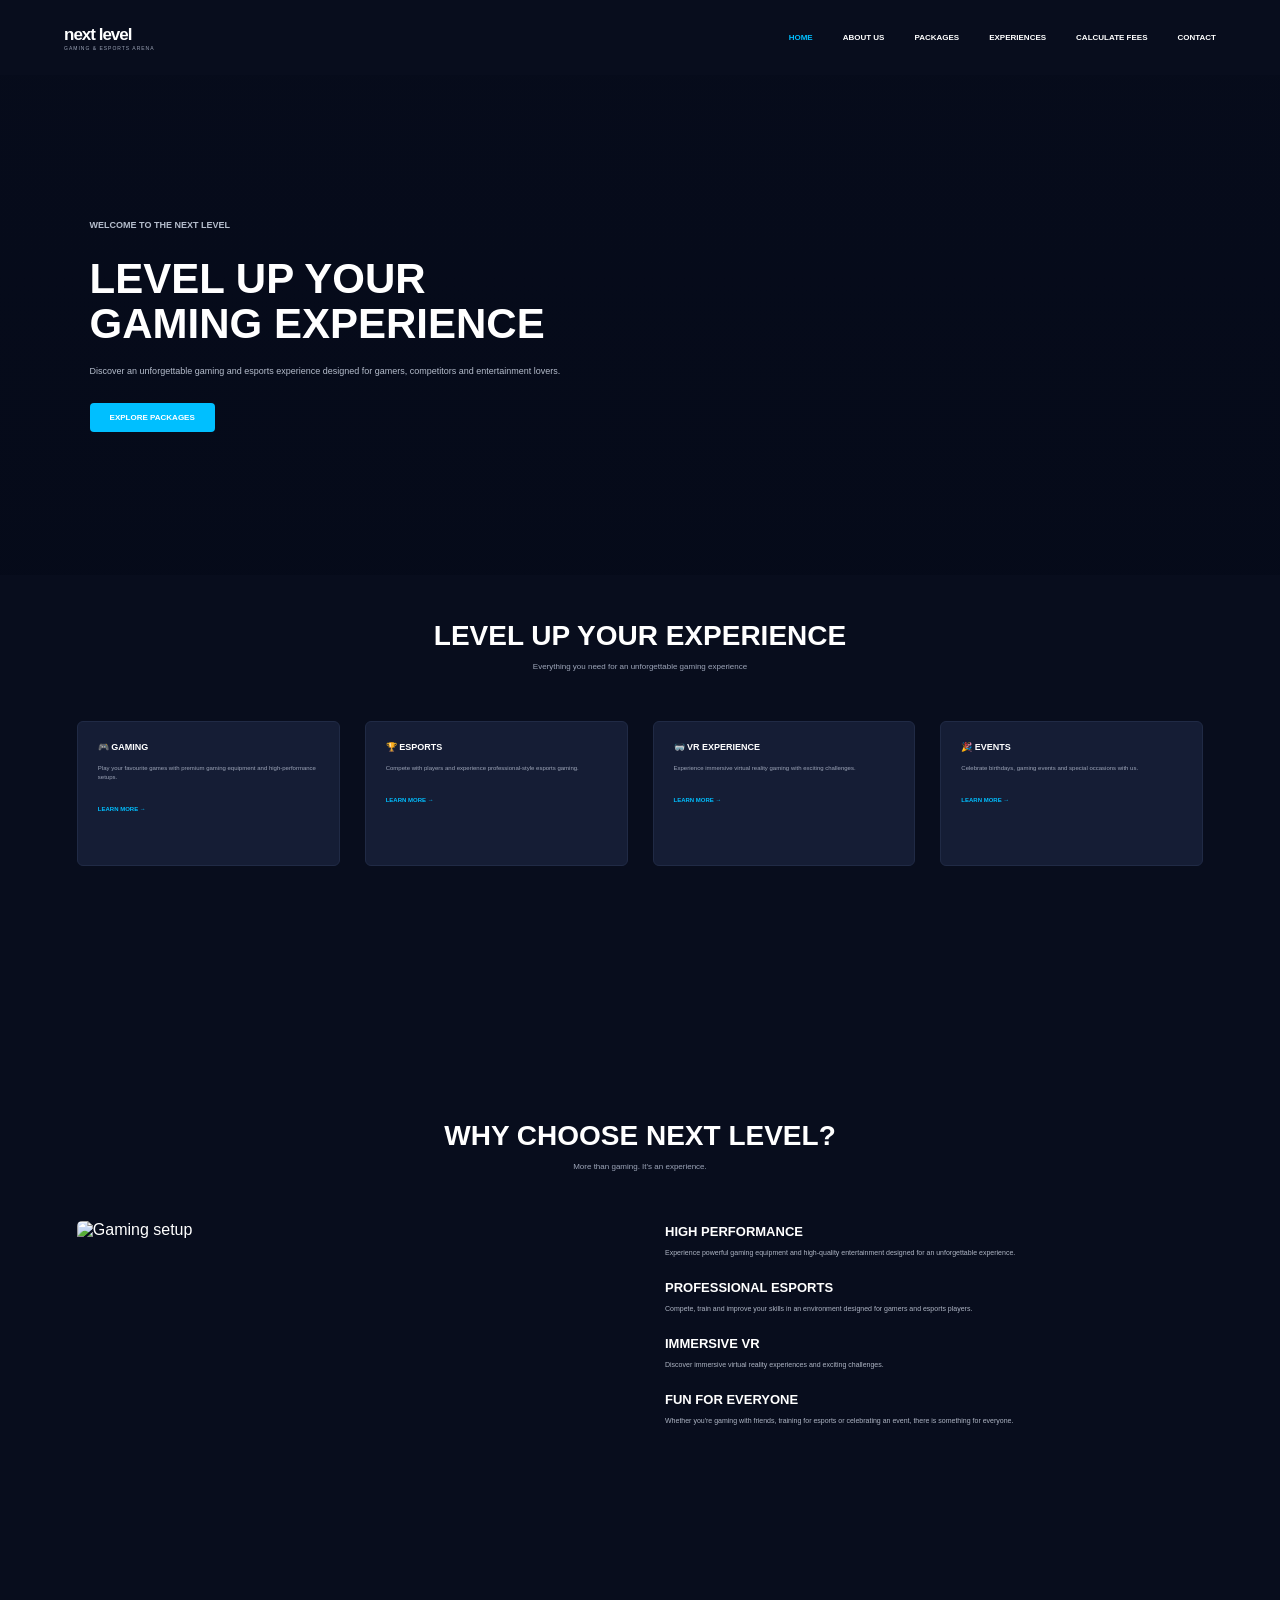
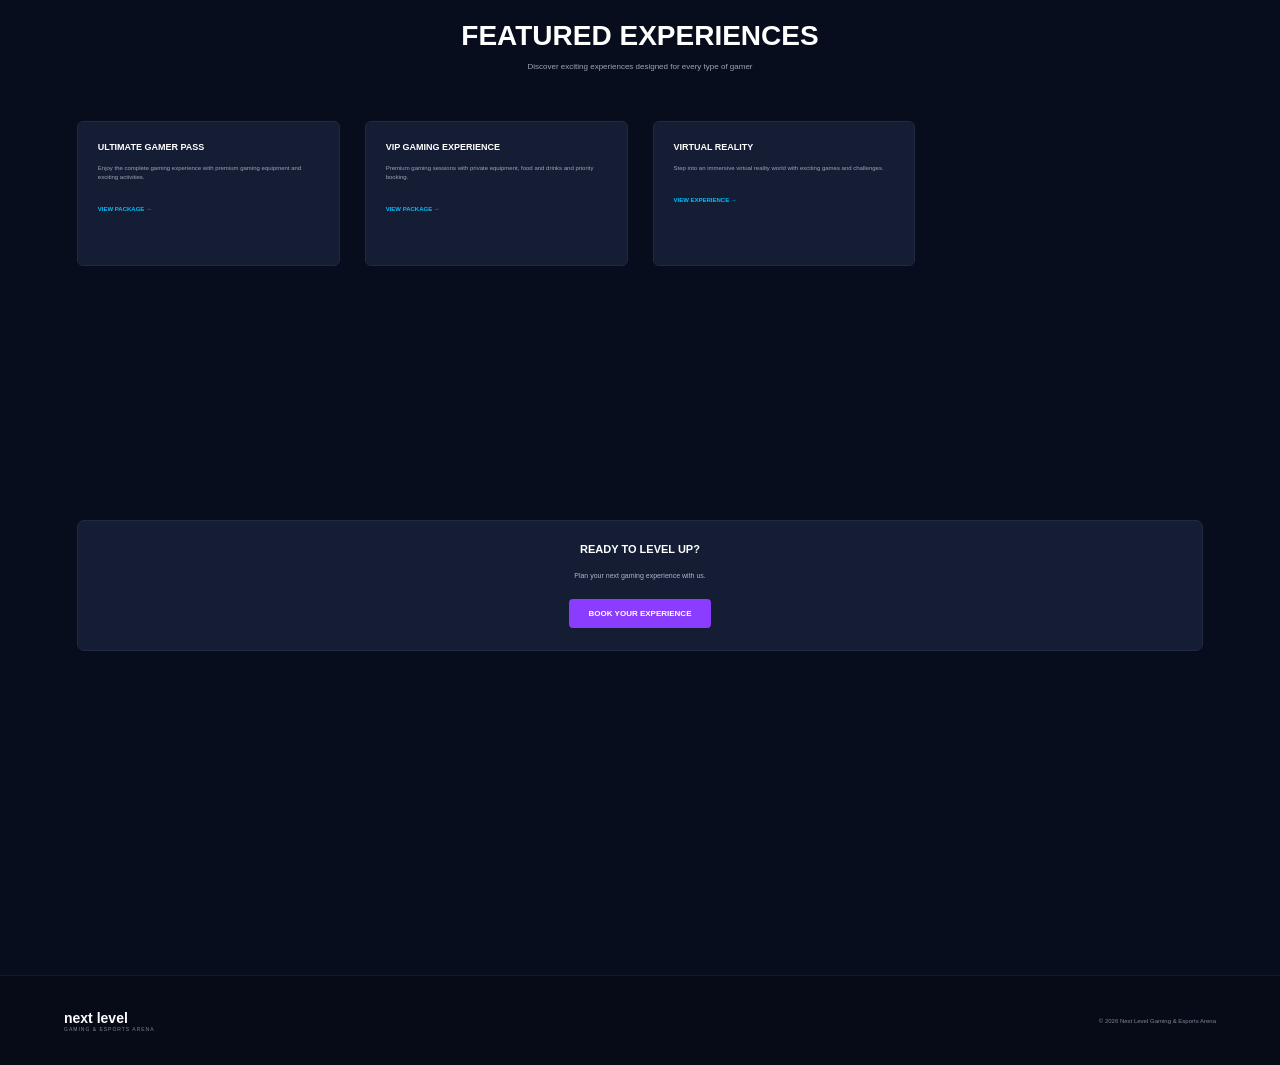
==== index.html @ f7553649 "Initial commit" ====
<!DOCTYPE html>
<html lang="en">

<head>
    <meta charset="UTF-8">
    <meta name="viewport" content="width=device-width, initial-scale=1.0">

    <title>Next Level | Gaming & Esports Arena</title>

    <link rel="stylesheet" href="style.css">
</head>

<body>

    <!-- =========================
         NAVIGATION
    ========================== -->

    <header class="navbar">

        <div class="logo">
            <strong>next level</strong>
            <small>GAMING & ESPORTS ARENA</small>
        </div>

        <nav>
            <a href="index.html" class="active">HOME</a>
            <a href="about.html">ABOUT US</a>
            <a href="packages.html">PACKAGES</a>
            <a href="experiences.html">EXPERIENCES</a>
            <a href="fees.html">CALCULATE FEES</a>
            <a href="contact.html">CONTACT</a>
        </nav>

    </header>


    <!-- =========================
         HERO
    ========================== -->

    <main>

        <section class="hero">

            <div class="hero-content">

                <p class="hero-small">
                    WELCOME TO THE NEXT LEVEL
                </p>

                <h1>
                    LEVEL UP YOUR<br>
                    GAMING EXPERIENCE
                </h1>

                <p>
                    Discover an unforgettable gaming and esports
                    experience designed for gamers, competitors
                    and entertainment lovers.
                </p>

                <a href="packages.html" class="btn">
                    EXPLORE PACKAGES
                </a>

            </div>

        </section>


        <!-- =========================
             LEVEL UP YOUR EXPERIENCE
        ========================== -->

        <section class="page">

            <h2 class="page-title">
                LEVEL UP YOUR EXPERIENCE
            </h2>

            <p class="page-subtitle">
                Everything you need for an unforgettable gaming experience
            </p>


            <div class="experience-grid">


                <!-- GAMING -->

                <div class="experience-card">

                    <h3>
                        🎮 GAMING
                    </h3>

                    <p>
                        Play your favourite games
                        with premium gaming equipment
                        and high-performance setups.
                    </p>

                    <a href="packages.html">
                        LEARN MORE →
                    </a>

                </div>


                <!-- ESPORTS -->

                <div class="experience-card">

                    <h3>
                        🏆 ESPORTS
                    </h3>

                    <p>
                        Compete with players and
                        experience professional-style
                        esports gaming.
                    </p>

                    <a href="esports.html">
                        LEARN MORE →
                    </a>

                </div>


                <!-- VR -->

                <div class="experience-card">

                    <h3>
                        🥽 VR EXPERIENCE
                    </h3>

                    <p>
                        Experience immersive virtual
                        reality gaming with exciting
                        challenges.
                    </p>

                    <a href="experiences.html">
                        LEARN MORE →
                    </a>

                </div>


                <!-- EVENTS -->

                <div class="experience-card">

                    <h3>
                        🎉 EVENTS
                    </h3>

                    <p>
                        Celebrate birthdays, gaming
                        events and special occasions
                        with us.
                    </p>

                    <a href="booking.html">
                        LEARN MORE →
                    </a>

                </div>

            </div>

        </section>


        <!-- =========================
             WHY CHOOSE NEXT LEVEL
        ========================== -->

        <section class="page">

            <h2 class="page-title">
                WHY CHOOSE NEXT LEVEL?
            </h2>

            <p class="page-subtitle">
                More than gaming. It's an experience.
            </p>


            <div class="about-content">

                <div>

                    <img
                        src="images/gaming.jpg"
                        alt="Gaming setup"
                        class="about-image"
                    >

                </div>


                <div class="about-text">

                    <h2>
                        HIGH PERFORMANCE
                    </h2>

                    <p>
                        Experience powerful gaming equipment
                        and high-quality entertainment designed
                        for an unforgettable experience.
                    </p>


                    <h2>
                        PROFESSIONAL ESPORTS
                    </h2>

                    <p>
                        Compete, train and improve your skills
                        in an environment designed for gamers
                        and esports players.
                    </p>


                    <h2>
                        IMMERSIVE VR
                    </h2>

                    <p>
                        Discover immersive virtual reality
                        experiences and exciting challenges.
                    </p>


                    <h2>
                        FUN FOR EVERYONE
                    </h2>

                    <p>
                        Whether you're gaming with friends,
                        training for esports or celebrating
                        an event, there is something for everyone.
                    </p>

                </div>

            </div>

        </section>


        <!-- =========================
             FEATURED EXPERIENCES
        ========================== -->

        <section class="page">

            <h2 class="page-title">
                FEATURED EXPERIENCES
            </h2>

            <p class="page-subtitle">
                Discover exciting experiences designed for every type of gamer
            </p>


            <div class="experience-grid">


                <div class="experience-card">

                    <h3>
                        ULTIMATE GAMER PASS
                    </h3>

                    <p>
                        Enjoy the complete gaming experience
                        with premium gaming equipment and
                        exciting activities.
                    </p>

                    <a href="ultimate.html">
                        VIEW PACKAGE →
                    </a>

                </div>


                <div class="experience-card">

                    <h3>
                        VIP GAMING EXPERIENCE
                    </h3>

                    <p>
                        Premium gaming sessions with
                        private equipment, food and drinks
                        and priority booking.
                    </p>

                    <a href="vip.html">
                        VIEW PACKAGE →
                    </a>

                </div>


                <div class="experience-card">

                    <h3>
                        VIRTUAL REALITY
                    </h3>

                    <p>
                        Step into an immersive virtual
                        reality world with exciting games
                        and challenges.
                    </p>

                    <a href="experiences.html">
                        VIEW EXPERIENCE →
                    </a>

                </div>

            </div>

        </section>


        <!-- =========================
             CALL TO ACTION
        ========================== -->

        <section class="page">

            <div class="card" style="text-align: center;">

                <h3>
                    READY TO LEVEL UP?
                </h3>

                <p>
                    Plan your next gaming experience with us.
                </p>

                <br>

                <a href="booking.html" class="btn btn-purple">
                    BOOK YOUR EXPERIENCE
                </a>

            </div>

        </section>

    </main>


    <!-- =========================
         FOOTER
    ========================== -->

    <footer>

        <div class="footer-logo">

            <strong>next level</strong>

            <small>
                GAMING & ESPORTS ARENA
            </small>

        </div>

        <p>
            © 2026 Next Level Gaming & Esports Arena
        </p>

    </footer>


</body>

</html>
---- style.css ----
/* =========================================
   NEXT LEVEL GAMING & ESPORTS ARENA
   PHASE 3 - WEBSITE
========================================= */


/* =========================================
   GENERAL
========================================= */

* {
    margin: 0;
    padding: 0;
    box-sizing: border-box;
}

html {
    scroll-behavior: smooth;
}

body {
    background: #080d1d;
    color: #ffffff;
    font-family: Arial, Helvetica, sans-serif;
    min-height: 100vh;
}

a {
    text-decoration: none;
    color: inherit;
}

img {
    max-width: 100%;
    display: block;
}


/* =========================================
   NAVIGATION BAR
========================================= */

.navbar {
    width: 100%;
    height: 75px;

    padding: 0 5%;

    display: flex;
    align-items: center;
    justify-content: space-between;

    background: #080d1d;
}


/* LOGO */

.logo {
    display: flex;
    flex-direction: column;
}

.logo strong {
    font-size: 17px;
    font-weight: 700;
    letter-spacing: -1px;
}

.logo small {
    font-size: 5px;
    letter-spacing: 1px;
    color: #9da5b8;
}


/* NAVIGATION */

.navbar nav {
    display: flex;
    align-items: center;
    gap: 30px;
}

.navbar nav a {
    color: #ffffff;

    font-size: 8px;
    font-weight: 600;

    transition: 0.3s;
}

.navbar nav a:hover {
    color: #00bfff;
}

.navbar nav a.active {
    color: #00bfff;
}


/* =========================================
   COMMON PAGE
========================================= */

.page {
    width: 100%;
    min-height: 500px;
    padding: 45px 6%;
}


/* PAGE TITLE */

.page-title {
    text-align: center;

    font-size: 28px;
    font-weight: 800;

    margin-bottom: 10px;
}

.page-subtitle {
    text-align: center;

    color: #9da5b8;

    font-size: 8px;

    margin-bottom: 50px;
}


/* =========================================
   BUTTONS
========================================= */

.btn {
    display: inline-block;

    background: #00bfff;
    color: #ffffff;

    padding: 10px 20px;

    border-radius: 4px;

    font-size: 8px;
    font-weight: 700;

    border: none;

    cursor: pointer;

    transition: 0.3s;
}

.btn:hover {
    background: #8b3dff;
}


.btn-purple {
    background: #8b3dff;
}

.btn-purple:hover {
    background: #00bfff;
}


/* =========================================
   CARDS
========================================= */

.card {
    background: #151d35;

    border-radius: 7px;

    padding: 22px;

    border: 1px solid #202a45;

    transition: 0.3s;
}

.card:hover {
    transform: translateY(-4px);
    border-color: #8b3dff;
}

.card h3 {
    color: #ffffff;

    font-size: 11px;

    margin-bottom: 15px;
}

.card p {
    color: #aeb5c4;

    font-size: 7px;

    line-height: 1.6;
}


/* =========================================
   PRICE
========================================= */

.price {
    color: #8b3dff;

    font-size: 12px;
    font-weight: 700;

    margin: 15px 0;
}


/* =========================================
   IMAGE
========================================= */

.section-image {
    width: 100%;
    height: 200px;

    object-fit: cover;

    border-radius: 5px;
}


/* =========================================
   HOME PAGE
========================================= */

.hero {
    min-height: 500px;

    padding: 80px 7%;

    display: flex;
    align-items: center;

    background:
        linear-gradient(
            rgba(5, 10, 25, 0.55),
            rgba(5, 10, 25, 0.85)
        ),
        url("images/gaming.jpg");

    background-size: cover;
    background-position: center;
}

.hero-content {
    max-width: 500px;
}

.hero-small {
    color: #00bfff;

    font-size: 8px;

    font-weight: 700;

    margin-bottom: 15px;
}

.hero h1 {
    font-size: 42px;

    line-height: 1.05;

    margin-bottom: 18px;
}

.hero p {
    color: #b5bdcc;

    font-size: 9px;

    line-height: 1.6;

    margin-bottom: 25px;
}


/* =========================================
   EXPERIENCE CARDS
========================================= */

.experience-grid {
    display: grid;

    grid-template-columns:
        repeat(4, 1fr);

    gap: 25px;
}

.experience-card {
    background: #151d35;

    border-radius: 6px;

    padding: 20px;

    min-height: 145px;

    border: 1px solid #202a45;
}

.experience-card h3 {
    font-size: 9px;

    margin-bottom: 12px;
}

.experience-card p {
    color: #9da5b8;

    font-size: 6px;

    line-height: 1.5;

    margin-bottom: 15px;
}

.experience-card a {
    color: #00bfff;

    font-size: 6px;

    font-weight: 700;
}


/* =========================================
   PACKAGE GRID
========================================= */

.package-grid {
    display: grid;

    grid-template-columns:
        repeat(3, 1fr);

    gap: 40px;

    align-items: stretch;
}

.package-card {
    background: #151d35;

    border-radius: 7px;

    padding: 22px;

    min-height: 170px;

    border: 1px solid #202a45;
}

.package-card h3 {
    font-size: 10px;

    line-height: 1.4;

    margin-bottom: 12px;
}

.package-card ul {
    list-style: none;

    margin: 12px 0 18px;
}

.package-card li {
    color: #aeb5c4;

    font-size: 6px;

    margin-bottom: 5px;
}


/* =========================================
   INDIVIDUAL EXPERIENCE
========================================= */

.individual-grid {
    display: grid;

    grid-template-columns:
        repeat(4, 1fr);

    gap: 25px;
}

.individual-card {
    background: #151d35;

    padding: 20px;

    border-radius: 7px;

    min-height: 155px;

    border: 1px solid #202a45;
}

.individual-card h3 {
    font-size: 9px;

    line-height: 1.4;

    margin-bottom: 15px;
}

.individual-card p {
    color: #aeb5c4;

    font-size: 6px;

    line-height: 1.5;
}


/* =========================================
   ABOUT PAGE
========================================= */

.about-content {
    display: grid;

    grid-template-columns: 1fr 1fr;

    gap: 50px;

    align-items: center;
}

.about-image {
    width: 100%;

    height: 230px;

    object-fit: cover;

    border-radius: 5px;
}

.about-text h2 {
    font-size: 13px;

    margin-bottom: 8px;

    color: #ffffff;
}

.about-text p {
    color: #aeb5c4;

    font-size: 7px;

    line-height: 1.6;

    margin-bottom: 22px;
}


/* GOALS */

.goals {
    margin-top: 40px;

    display: grid;

    grid-template-columns:
        repeat(3, 1fr);

    gap: 20px;
}

.goal {
    background: #151d35;

    border: 1px solid #8b3dff;

    padding: 18px;

    border-radius: 6px;
}

.goal-number {
    color: #00bfff;

    font-size: 13px;

    font-weight: 700;
}

.goal h3 {
    display: inline;

    font-size: 8px;
}

.goal p {
    color: #aeb5c4;

    font-size: 6px;

    line-height: 1.5;

    margin-top: 8px;
}


/* =========================================
   INDIVIDUAL PACKAGE PAGE
========================================= */

.package-detail {
    display: grid;

    grid-template-columns:
        1fr 1fr;

    gap: 50px;

    align-items: center;

    min-height: 400px;
}

.package-detail-image {
    width: 100%;

    height: 250px;

    object-fit: cover;

    border-radius: 5px;
}

.package-detail-text h1 {
    font-size: 25px;

    margin-bottom: 15px;
}

.package-detail-text > p {
    color: #aeb5c4;

    font-size: 8px;

    line-height: 1.6;

    margin-bottom: 25px;
}

.package-detail-text h2 {
    font-size: 10px;

    margin-bottom: 15px;
}

.package-detail-text ul {
    list-style: none;

    margin-bottom: 25px;
}

.package-detail-text li {
    color: #ffffff;

    font-size: 8px;

    margin-bottom: 8px;
}


/* =========================================
   FEES PAGE
========================================= */

.fees-content {
    display: flex;

    justify-content: center;

    gap: 30px;
}

.fee-form,
.fee-summary {
    background: #151d35;

    border: 1px solid #8b3dff;

    border-radius: 6px;

    padding: 20px;
}

.fee-form {
    width: 350px;
}

.fee-summary {
    width: 210px;
}

.fee-form label {
    display: block;

    color: #ffffff;

    font-size: 7px;

    margin-bottom: 5px;
}

.fee-form input {
    width: 100%;

    height: 27px;

    background: #090e20;

    border: 1px solid #343b50;

    color: #ffffff;

    border-radius: 3px;

    margin-bottom: 13px;

    padding: 5px;

    font-size: 7px;
}

.fee-summary h2 {
    font-size: 11px;

    margin-bottom: 15px;
}

.summary-line {
    display: flex;

    justify-content: space-between;

    color: #aeb5c4;

    font-size: 7px;

    margin-bottom: 9px;
}

.summary-total {
    display: flex;

    justify-content: space-between;

    color: #ffffff;

    font-size: 8px;

    margin-top: 15px;

    padding-top: 12px;

    border-top: 1px solid #454b5d;
}


/* =========================================
   BOOKING PAGE
========================================= */

.booking-box {
    max-width: 650px;

    margin: 0 auto;

    background: #151d35;

    padding: 30px;

    border-radius: 7px;

    border: 1px solid #202a45;
}

.booking-grid {
    display: grid;

    grid-template-columns:
        1fr 1fr;

    gap: 15px;
}

.booking-box label {
    color: #ffffff;

    font-size: 7px;

    margin-bottom: 5px;

    display: block;
}

.booking-box input,
.booking-box select,
.booking-box textarea {
    width: 100%;

    background: #090e20;

    border: 1px solid #343b50;

    color: #ffffff;

    border-radius: 3px;

    padding: 8px;

    font-size: 7px;
}

.booking-box textarea {
    height: 80px;

    resize: none;
}


/* =========================================
   CONTACT PAGE
========================================= */

.contact-page {
    display: grid;

    grid-template-columns:
        1fr 1fr;

    gap: 80px;

    max-width: 900px;

    margin: 0 auto;
}

.contact-information h1 {
    font-size: 28px;

    margin-bottom: 12px;
}

.contact-intro {
    color: #aeb5c4;

    font-size: 7px;

    line-height: 1.6;

    margin-bottom: 30px;
}

.contact-detail {
    margin-bottom: 20px;
}

.contact-detail h2,
.follow-us h2 {
    font-size: 8px;

    margin-bottom: 5px;
}

.contact-detail p,
.follow-us p {
    color: #aeb5c4;

    font-size: 7px;

    line-height: 1.5;
}


/* MESSAGE BOX */

.message-box {
    background: #151d35;

    border: 1px solid #343b50;

    border-radius: 6px;

    padding: 20px;
}

.message-box h2 {
    font-size: 13px;

    margin-bottom: 15px;
}

.message-row {
    display: grid;

    grid-template-columns:
        1fr 1fr;

    gap: 10px;
}

.message-box input,
.message-box textarea {
    width: 100%;

    background: #090e20;

    border: 1px solid #343b50;

    color: #ffffff;

    border-radius: 3px;

    padding: 8px;

    font-size: 7px;

    margin-bottom: 10px;
}

.message-box textarea {
    height: 70px;

    resize: none;
}

.send-button {
    background: #8b3dff;

    color: #ffffff;

    border: none;

    border-radius: 3px;

    padding: 9px 25px;

    font-size: 7px;

    font-weight: 700;

    cursor: pointer;
}

.send-button:hover {
    background: #00bfff;
}


/* =========================================
   FOOTER
========================================= */

footer {
    width: 100%;

    min-height: 90px;

    background: #070b17;

    border-top: 1px solid #121a30;

    padding: 25px 5%;

    display: flex;

    align-items: center;

    justify-content: space-between;
}

.footer-logo {
    display: flex;

    flex-direction: column;
}

.footer-logo strong {
    font-size: 14px;
}

.footer-logo small {
    color: #7e8598;

    font-size: 5px;

    letter-spacing: 1px;
}

footer p {
    color: #7e8598;

    font-size: 6px;
}


/* =========================================
   RESPONSIVE
========================================= */

@media (max-width: 800px) {

    .navbar {
        height: auto;

        padding: 20px;

        flex-direction: column;

        gap: 20px;
    }

    .navbar nav {
        gap: 12px;

        flex-wrap: wrap;

        justify-content: center;
    }

    .hero h1 {
        font-size: 32px;
    }

    .experience-grid,
    .individual-grid,
    .package-grid,
    .goals {
        grid-template-columns: 1fr;
    }

    .about-content,
    .package-detail,
    .contact-page {
        grid-template-columns: 1fr;
    }

    .fees-content {
        flex-direction: column;

        align-items: center;
    }

    .booking-grid {
        grid-template-columns: 1fr;
    }

    footer {
        flex-direction: column;

        gap: 15px;

        text-align: center;
    }
}
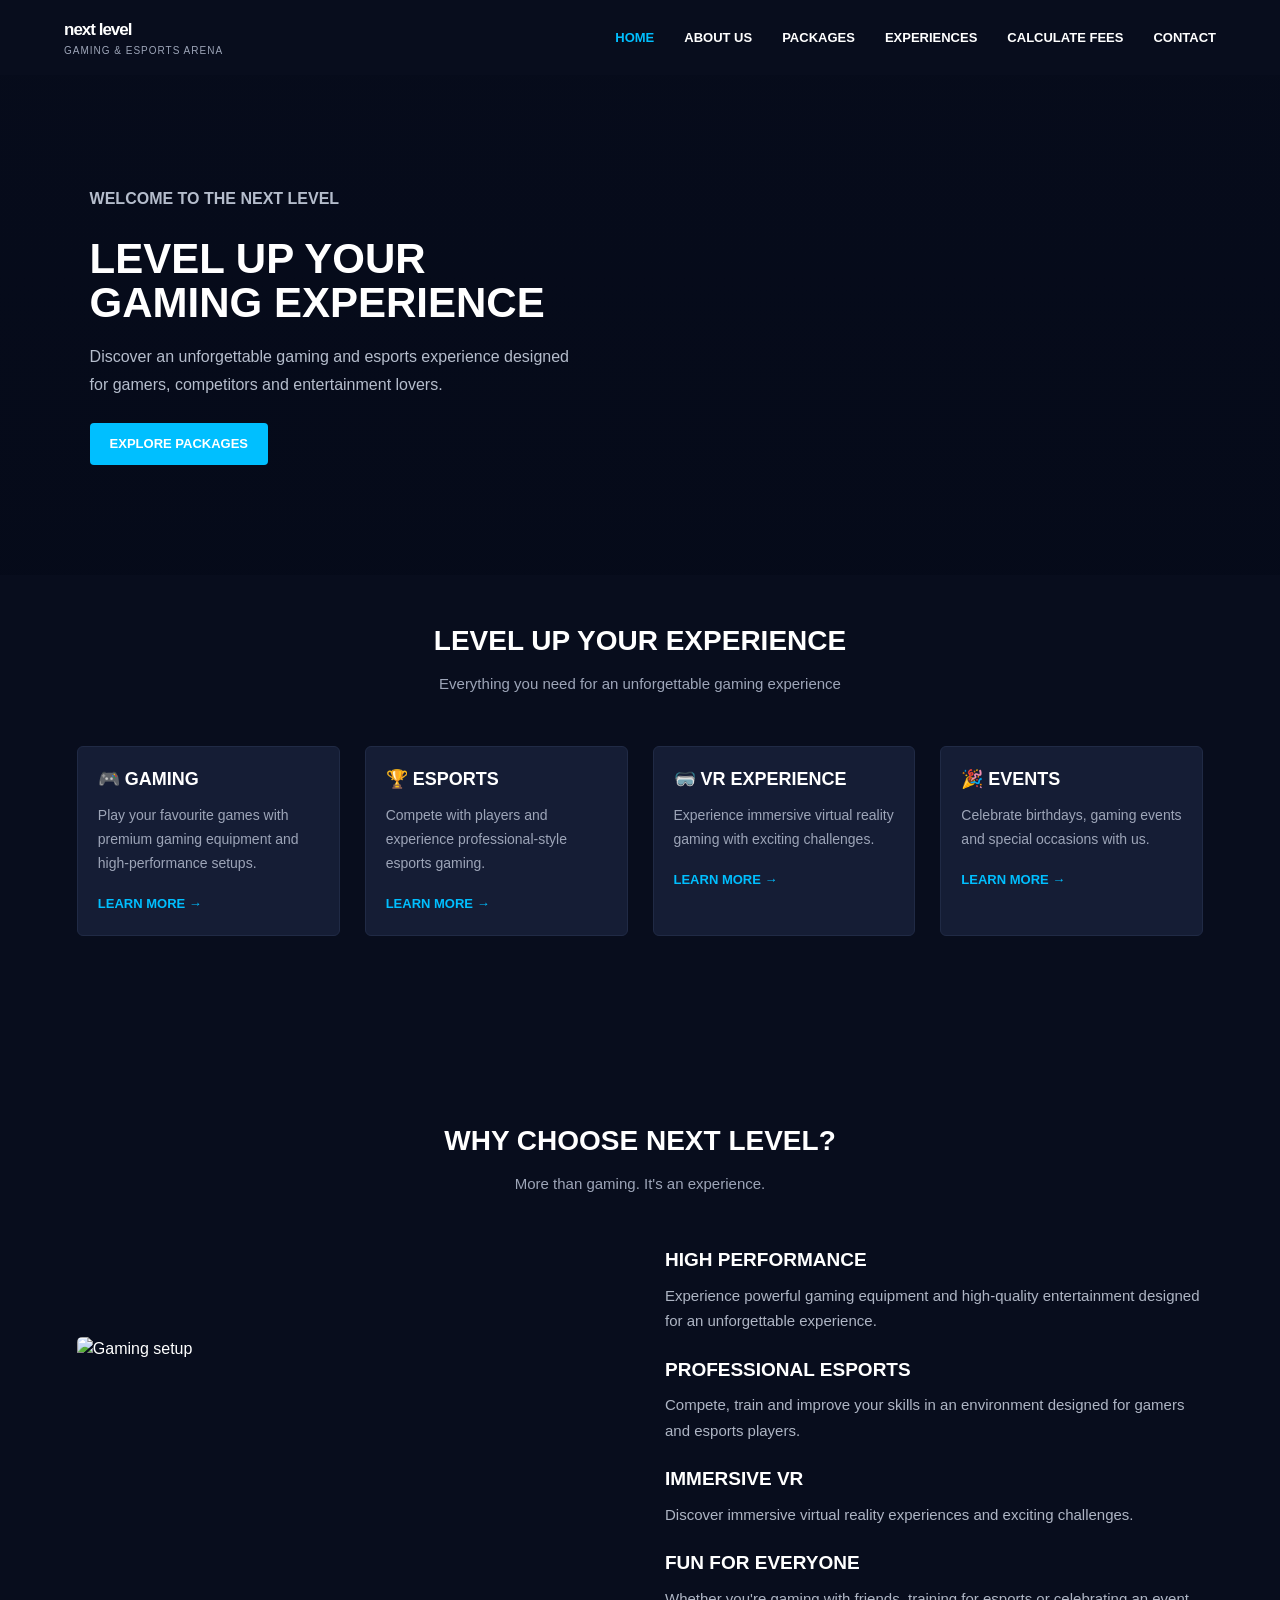
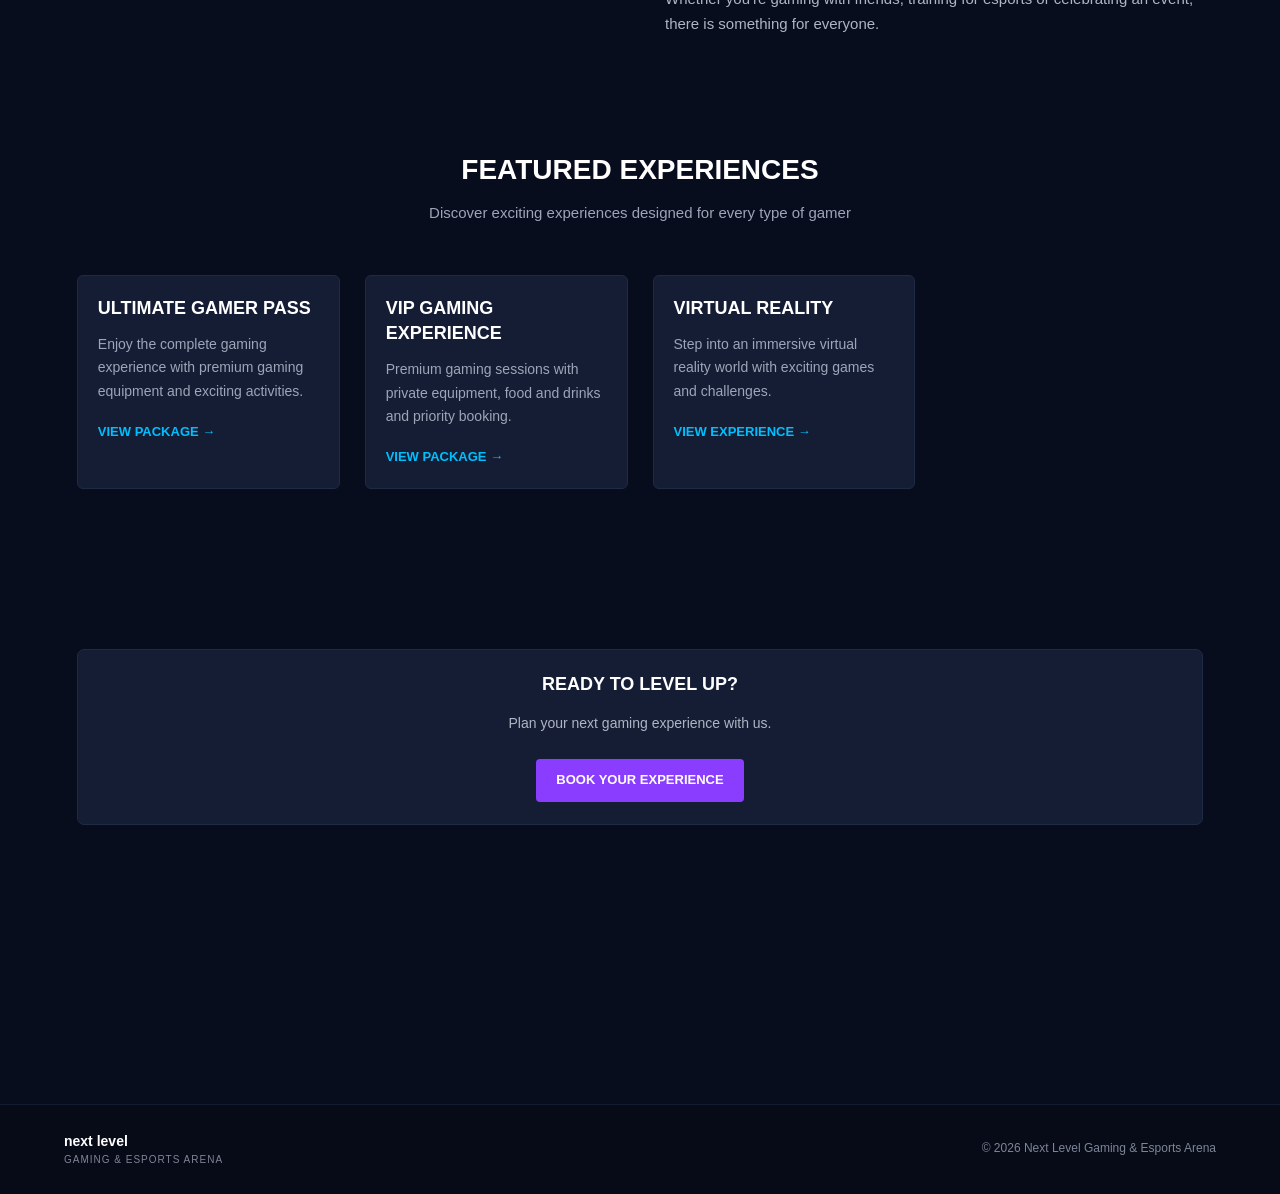
==== commit c375defc: "Final POE3 website updates and bug fixes" ====
--- a/index.html
+++ b/index.html
@@ -284,7 +284,7 @@
                         exciting activities.
                     </p>
 
-                    <a href="ultimate.html">
+                    <a href="ultimate-gamer-pass.html">
                         VIEW PACKAGE →
                     </a>
 
--- a/style.css
+++ b/style.css
@@ -982,4 +982,897 @@
 
         text-align: center;
     }
-}+}
+/* =========================================
+   CONTACT PAGE IMPROVEMENTS
+========================================= */
+
+.contact-information h1 {
+    font-size: 32px;
+    margin-bottom: 20px;
+}
+
+.contact-intro {
+    font-size: 15px;
+    line-height: 1.7;
+    margin-bottom: 30px;
+}
+
+.contact-detail h2,
+.follow-us h2 {
+    font-size: 16px;
+    margin-bottom: 8px;
+}
+
+.contact-detail p,
+.follow-us p {
+    font-size: 14px;
+    line-height: 1.7;
+}
+
+.contact-detail a:hover {
+    color: #00B8FF;
+}
+
+.message-box h2 {
+    font-size: 22px;
+    margin-bottom: 15px;
+}
+
+.message-box label {
+    display: block;
+    font-size: 14px;
+    font-weight: 600;
+    margin-bottom: 8px;
+    color: #FFFFFF;
+}
+
+.message-box input,
+.message-box textarea {
+    font-size: 15px;
+    padding: 12px;
+    margin-bottom: 18px;
+    border-radius: 5px;
+}
+
+.message-box input:focus,
+.message-box textarea:focus {
+    outline: 2px solid #00B8FF;
+    outline-offset: 2px;
+}
+
+.message-box textarea {
+    min-height: 130px;
+    resize: vertical;
+}
+
+.send-button {
+    font-size: 14px;
+    padding: 12px 25px;
+    transition: background 0.3s ease;
+}
+
+#formStatus {
+    font-size: 14px;
+    line-height: 1.6;
+    margin-top: 15px;
+}
+
+@media (max-width: 800px) {
+
+    .contact-page {
+        grid-template-columns: 1fr;
+        gap: 35px;
+    }
+
+    .message-row {
+        grid-template-columns: 1fr;
+        gap: 0;
+    }
+
+    .contact-information h1 {
+        font-size: 26px;
+    }
+
+}
+
+/* =========================================
+   GAMING PACKAGES PAGE IMPROVEMENTS
+========================================= */
+
+.package-grid {
+    display: grid;
+    grid-template-columns: repeat(3, minmax(0, 1fr));
+    gap: 25px;
+    align-items: stretch;
+}
+
+.package-card {
+    display: flex;
+    flex-direction: column;
+    background: #151d35;
+    border: 1px solid #202a45;
+    border-radius: 8px;
+    padding: 28px;
+    transition: transform 0.3s ease,
+                border-color 0.3s ease;
+}
+
+.package-card:hover {
+    transform: translateY(-5px);
+    border-color: #7C3AED;
+}
+
+.package-card h2 {
+    font-size: 20px;
+    line-height: 1.4;
+    margin-bottom: 15px;
+}
+
+.package-card > p:not(.price) {
+    color: #B8C0CC;
+    font-size: 15px;
+    line-height: 1.7;
+    margin-bottom: 18px;
+}
+
+.package-card ul {
+    list-style: none;
+    margin: 0 0 20px;
+    padding: 0;
+}
+
+.package-card li {
+    color: #B8C0CC;
+    font-size: 14px;
+    line-height: 1.6;
+    margin-bottom: 10px;
+}
+
+.package-card .price {
+    color: #30FF88;
+    font-size: 25px;
+    font-weight: 700;
+    margin-top: auto;
+    margin-bottom: 20px;
+}
+
+.package-card .btn {
+    align-self: flex-start;
+}
+
+.packages-cta {
+    text-align: center;
+    margin-top: 60px;
+    padding: 35px 20px;
+}
+
+.packages-cta h2 {
+    font-size: 22px;
+    margin-bottom: 15px;
+}
+
+.packages-cta p {
+    font-size: 15px;
+    line-height: 1.6;
+}
+
+.packages-actions {
+    display: flex;
+    justify-content: center;
+    flex-wrap: wrap;
+    gap: 15px;
+    margin-top: 25px;
+}
+
+@media (max-width: 900px) {
+    .package-grid {
+        grid-template-columns: repeat(2, minmax(0, 1fr));
+    }
+}
+
+@media (max-width: 600px) {
+    .package-grid {
+        grid-template-columns: 1fr;
+    }
+
+    .package-card {
+        padding: 22px;
+    }
+
+    .packages-cta h2 {
+        font-size: 19px;
+    }
+}
+
+/* =========================================
+   INDIVIDUAL EXPERIENCES IMPROVEMENTS
+========================================= */
+
+.individual-grid {
+    display: grid;
+    grid-template-columns: repeat(4, minmax(0, 1fr));
+    gap: 25px;
+}
+
+.individual-card {
+    display: flex;
+    flex-direction: column;
+    background: #151d35;
+    border: 1px solid #202a45;
+    border-radius: 8px;
+    padding: 25px;
+    transition: transform 0.3s ease,
+                border-color 0.3s ease;
+}
+
+.individual-card:hover {
+    transform: translateY(-5px);
+    border-color: #7C3AED;
+}
+
+.individual-card h2 {
+    font-size: 19px;
+    line-height: 1.4;
+    margin-bottom: 15px;
+}
+
+.individual-card > p:not(.price) {
+    color: #B8C0CC;
+    font-size: 14px;
+    line-height: 1.7;
+    margin-bottom: 20px;
+}
+
+.individual-card .price {
+    color: #30FF88;
+    font-size: 24px;
+    font-weight: 700;
+    margin-top: auto;
+    margin-bottom: 20px;
+}
+
+.individual-card .btn {
+    align-self: flex-start;
+}
+
+.experience-info {
+    margin-top: 60px;
+}
+
+.experience-info .card h3 {
+    font-size: 18px;
+}
+
+.experience-info .card p {
+    font-size: 14px;
+    line-height: 1.7;
+}
+
+.experiences-cta {
+    text-align: center;
+    margin-top: 60px;
+    padding: 35px 20px;
+}
+
+.experiences-cta h2 {
+    font-size: 22px;
+    margin-bottom: 15px;
+}
+
+.experiences-cta p {
+    font-size: 15px;
+    line-height: 1.6;
+}
+
+.experiences-actions {
+    display: flex;
+    justify-content: center;
+    flex-wrap: wrap;
+    gap: 15px;
+    margin-top: 25px;
+}
+
+@media (max-width: 1000px) {
+    .individual-grid {
+        grid-template-columns: repeat(2, minmax(0, 1fr));
+    }
+}
+
+@media (max-width: 600px) {
+    .individual-grid {
+        grid-template-columns: 1fr;
+    }
+
+    .individual-card {
+        padding: 22px;
+    }
+
+    .experiences-cta h2 {
+        font-size: 19px;
+    }
+}
+
+/* =========================================
+   BOOKING PAGE IMPROVEMENTS
+========================================= */
+
+.booking-box {
+    max-width: 750px;
+    margin: 0 auto;
+    padding: 35px;
+}
+
+.booking-grid {
+    display: grid;
+    grid-template-columns: repeat(2, minmax(0, 1fr));
+    gap: 20px;
+    margin-bottom: 18px;
+}
+
+.booking-box label {
+    display: block;
+    font-size: 14px;
+    font-weight: 600;
+    margin-bottom: 8px;
+}
+
+.booking-box input,
+.booking-box select,
+.booking-box textarea {
+    width: 100%;
+    min-height: 44px;
+    padding: 12px;
+    font-size: 15px;
+    border-radius: 5px;
+}
+
+.booking-box > form > div:not(.booking-grid) {
+    margin-bottom: 18px;
+}
+
+.booking-box textarea {
+    min-height: 110px;
+    resize: vertical;
+}
+
+.booking-box input:focus,
+.booking-box select:focus,
+.booking-box textarea:focus {
+    outline: 2px solid #00B8FF;
+    outline-offset: 2px;
+}
+
+.booking-box .btn {
+    font-size: 14px;
+    padding: 13px 25px;
+}
+
+#bookingStatus {
+    font-size: 14px;
+    line-height: 1.6;
+    margin-top: 18px;
+}
+
+.booking-information {
+    max-width: 750px;
+    margin: 40px auto 0;
+}
+
+.booking-information h2 {
+    font-size: 20px;
+    margin-bottom: 15px;
+}
+
+.booking-information p {
+    font-size: 14px;
+    line-height: 1.7;
+}
+
+@media (max-width: 600px) {
+
+    .booking-box {
+        padding: 22px;
+    }
+
+    .booking-grid {
+        grid-template-columns: 1fr;
+        gap: 18px;
+    }
+}
+
+/* =========================================
+   PACKAGE DETAIL PAGE IMPROVEMENTS
+========================================= */
+
+.package-detail {
+    display: grid;
+    grid-template-columns: repeat(2, minmax(0, 1fr));
+    gap: 40px;
+    align-items: center;
+}
+
+.package-detail-image {
+    display: block;
+    width: 100%;
+    height: auto;
+    border-radius: 10px;
+    object-fit: cover;
+}
+
+.package-detail-text h1 {
+    font-size: 32px;
+    line-height: 1.3;
+    margin-bottom: 20px;
+}
+
+.package-detail-text > p:not(.price):not(.hero-small) {
+    font-size: 15px;
+    line-height: 1.7;
+    margin-bottom: 25px;
+}
+
+.package-detail-text h2 {
+    font-size: 19px;
+    margin-bottom: 15px;
+}
+
+.package-detail-text ul {
+    list-style: none;
+    padding: 0;
+    margin-bottom: 25px;
+}
+
+.package-detail-text li {
+    font-size: 14px;
+    line-height: 1.7;
+    margin-bottom: 10px;
+}
+
+.package-detail-text .price {
+    color: #30FF88;
+    font-size: 28px;
+    font-weight: 700;
+    margin-bottom: 25px;
+}
+
+.package-detail-actions {
+    display: flex;
+    flex-wrap: wrap;
+    gap: 15px;
+}
+
+.package-detail-cta {
+    text-align: center;
+    margin-top: 60px;
+    padding: 35px 20px;
+}
+
+.package-detail-cta h2 {
+    font-size: 22px;
+    margin-bottom: 15px;
+}
+
+.package-detail-cta p {
+    font-size: 15px;
+    line-height: 1.7;
+    margin-bottom: 25px;
+}
+
+.package-detail-cta .package-detail-actions {
+    justify-content: center;
+}
+
+@media (max-width: 800px) {
+
+    .package-detail {
+        grid-template-columns: 1fr;
+        gap: 30px;
+    }
+
+    .package-detail-text h1 {
+        font-size: 26px;
+    }
+
+}
+
+@media (max-width: 600px) {
+
+    .package-detail-actions {
+        flex-direction: column;
+        align-items: stretch;
+    }
+
+    .package-detail-actions .btn {
+        text-align: center;
+    }
+
+}
+
+/* =========================================
+   FEE CALCULATOR IMPROVEMENTS
+========================================= */
+
+.fee-price-section {
+    max-width: 850px;
+    margin: 0 auto 40px;
+}
+
+.fee-price-section h2 {
+    font-size: 22px;
+    margin-bottom: 20px;
+}
+
+.fee-table-wrapper {
+    overflow-x: auto;
+}
+
+.fee-price-table {
+    width: 100%;
+    border-collapse: collapse;
+    background: #151d35;
+}
+
+.fee-price-table th,
+.fee-price-table td {
+    padding: 15px;
+    text-align: left;
+    border-bottom: 1px solid #303a55;
+    font-size: 14px;
+}
+
+.fee-price-table th {
+    background: #242044;
+    color: #FFFFFF;
+}
+
+.fee-price-table td {
+    color: #E2E8F0;
+}
+
+.fee-note {
+    margin-top: 15px;
+    font-size: 14px;
+    line-height: 1.6;
+}
+
+.fees-content {
+    display: flex;
+    justify-content: center;
+    align-items: flex-start;
+    gap: 30px;
+    flex-wrap: wrap;
+}
+
+.fee-form {
+    flex: 1 1 320px;
+    width: auto;
+    min-width: 0;
+    max-width: 500px;
+}
+
+.fee-summary {
+    flex: 1 1 240px;
+    width: auto;
+    min-width: 0;
+    max-width: 350px;
+}
+
+.fee-form h2,
+.fee-summary h2 {
+    font-size: 20px;
+    margin-bottom: 20px;
+}
+
+.fee-form label {
+    display: block;
+    font-size: 14px;
+    margin-bottom: 8px;
+}
+
+.fee-form input {
+    width: 100%;
+    font-size: 15px;
+    padding: 12px;
+    margin-bottom: 18px;
+}
+
+.fee-form input:focus {
+    outline: 2px solid #00B8FF;
+    outline-offset: 2px;
+}
+
+.summary-line,
+.summary-total {
+    font-size: 15px;
+    line-height: 1.7;
+}
+
+#feeError {
+    font-size: 14px;
+    margin-top: 15px;
+}
+
+.fees-information {
+    max-width: 850px;
+    margin: 50px auto 0;
+    text-align: center;
+}
+
+.fees-information h2 {
+    font-size: 21px;
+    margin-bottom: 15px;
+}
+
+.fees-information p {
+    font-size: 14px;
+    line-height: 1.7;
+    margin-bottom: 20px;
+}
+
+@media (max-width: 600px) {
+
+    .fees-content {
+        flex-direction: column;
+        align-items: stretch;
+    }
+
+    .fee-form,
+    .fee-summary {
+        width: 100%;
+        max-width: none;
+        flex: 0 1 auto;
+    }
+
+}
+
+/* =========================================
+   FINAL WEBSITE IMPROVEMENTS
+   TYPOGRAPHY, ACCESSIBILITY & RESPONSIVENESS
+========================================= */
+
+/* GLOBAL */
+
+body {
+    line-height: 1.5;
+}
+
+.page-subtitle {
+    font-size: 15px;
+    line-height: 1.6;
+}
+
+.logo small,
+.footer-logo small {
+    font-size: 10px;
+}
+
+.navbar nav a {
+    font-size: 13px;
+    line-height: 1.5;
+}
+
+.btn {
+    font-size: 13px;
+    line-height: 1.4;
+    padding: 12px 20px;
+    text-align: center;
+}
+
+.btn:focus-visible,
+.send-button:focus-visible,
+.navbar a:focus-visible {
+    outline: 3px solid #30FF88;
+    outline-offset: 3px;
+}
+
+/* HOME PAGE */
+
+.hero-small {
+    font-size: 12px;
+}
+
+.hero p {
+    font-size: 16px;
+    line-height: 1.7;
+}
+
+.experience-card h3 {
+    font-size: 18px;
+    line-height: 1.4;
+}
+
+.experience-card p {
+    font-size: 14px;
+    line-height: 1.7;
+}
+
+.experience-card a {
+    font-size: 13px;
+}
+
+/* GENERAL CARDS */
+
+.card h3 {
+    font-size: 18px;
+    line-height: 1.4;
+}
+
+.card p {
+    font-size: 14px;
+    line-height: 1.7;
+}
+
+.price {
+    font-size: 22px;
+}
+
+/* ABOUT PAGE */
+
+.about-text h2 {
+    font-size: 19px;
+}
+
+.about-text p {
+    font-size: 15px;
+    line-height: 1.7;
+}
+
+.goal-number {
+    font-size: 18px;
+}
+
+.goal h3 {
+    font-size: 16px;
+}
+
+.goal p {
+    font-size: 14px;
+    line-height: 1.7;
+}
+
+/* PACKAGE DETAILS */
+
+.package-detail-text > .hero-small {
+    color: #00B8FF;
+    font-size: 12px;
+}
+
+.package-detail-text > .price {
+    color: #30FF88;
+    font-size: 28px;
+}
+
+/* FOOTER */
+
+footer p {
+    font-size: 12px;
+    line-height: 1.6;
+}
+
+/* PREVENT CONTENT OVERFLOW */
+
+.package-card,
+.individual-card,
+.experience-card,
+.card,
+.message-box,
+.booking-box {
+    min-width: 0;
+}
+
+input,
+select,
+textarea {
+    max-width: 100%;
+}
+
+/* TABLET */
+
+@media (max-width: 1000px) {
+
+    .individual-grid,
+    .experience-grid {
+        grid-template-columns: repeat(2, minmax(0, 1fr));
+    }
+
+    .navbar nav {
+        gap: 16px;
+    }
+
+}
+
+/* MOBILE */
+
+@media (max-width: 600px) {
+
+    .page {
+        padding: 35px 5%;
+    }
+
+    .page-title {
+        font-size: 25px;
+    }
+
+    .hero {
+        min-height: 420px;
+        padding: 55px 6%;
+    }
+
+    .hero h1 {
+        font-size: 30px;
+        line-height: 1.15;
+    }
+
+    .navbar {
+        height: auto;
+        padding: 18px 5%;
+        flex-direction: column;
+        gap: 18px;
+    }
+
+    .navbar nav {
+        justify-content: center;
+        flex-wrap: wrap;
+        gap: 12px 16px;
+    }
+
+    .navbar nav a {
+        font-size: 12px;
+    }
+
+    .experience-grid,
+    .individual-grid,
+    .package-grid,
+    .goals,
+    .about-content,
+    .package-detail,
+    .contact-page {
+        grid-template-columns: 1fr;
+    }
+
+    .message-row,
+    .booking-grid {
+        grid-template-columns: 1fr;
+    }
+
+    .package-card .btn,
+    .individual-card .btn {
+        align-self: stretch;
+    }
+
+    .fees-content {
+        flex-direction: column;
+        align-items: stretch;
+    }
+
+    .fee-form,
+    .fee-summary {
+        width: 100%;
+        max-width: none;
+    }
+
+    footer {
+        flex-direction: column;
+        text-align: center;
+        gap: 15px;
+    }
+
+}
+
+/* REDUCED MOTION */
+
+@media (prefers-reduced-motion: reduce) {
+
+    html {
+        scroll-behavior: auto;
+    }
+
+    *,
+    *::before,
+    *::after {
+        transition-duration: 0.01ms !important;
+        animation-duration: 0.01ms !important;
+    }
+
+}
